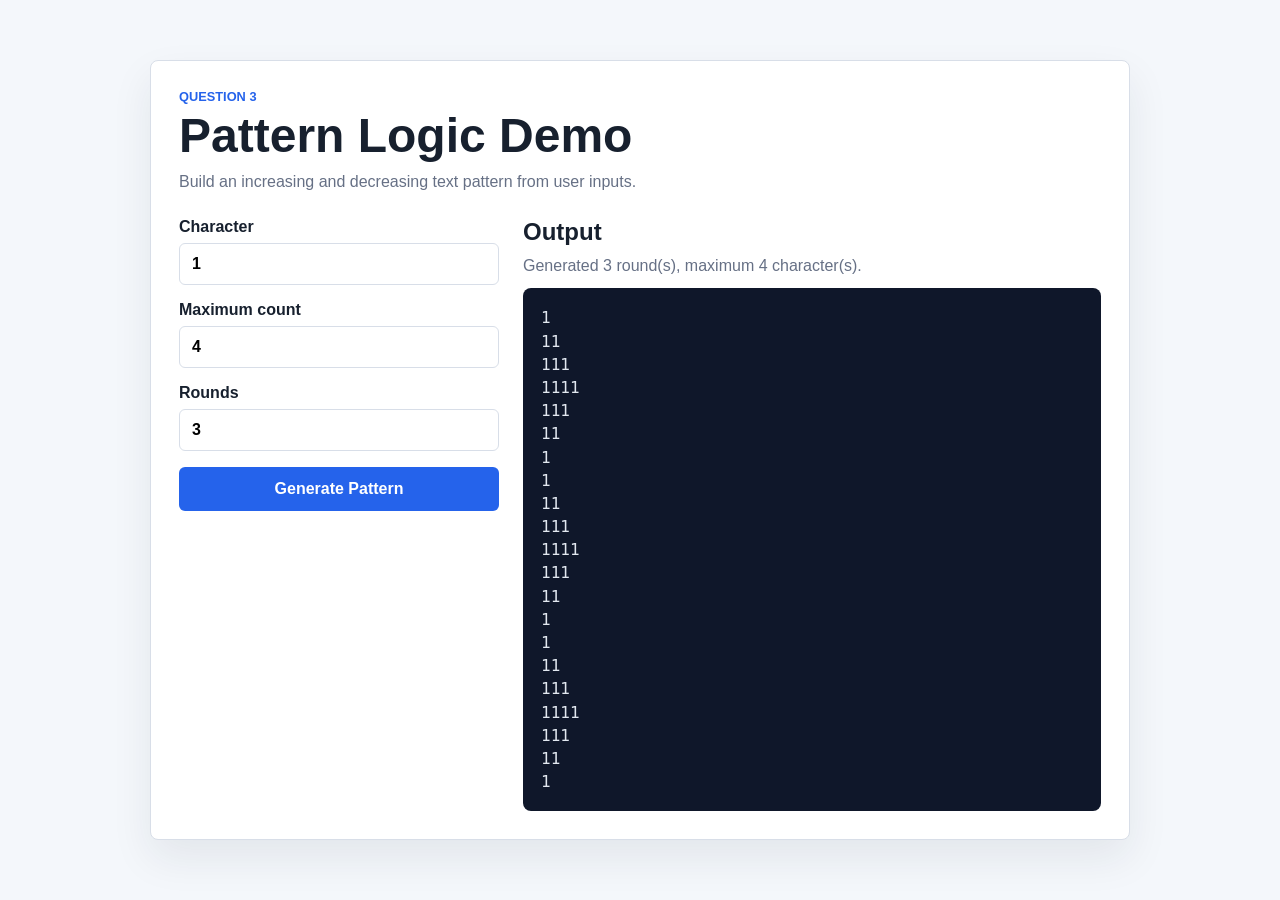
==== pattern-demo/index.html @ a42f6ece "Add pattern logic demo" ====
<!doctype html>
<html lang="en">
  <head>
    <meta charset="utf-8">
    <meta name="viewport" content="width=device-width, initial-scale=1">
    <title>Pattern Logic Demo</title>
    <link rel="stylesheet" href="styles.css">
  </head>
  <body>
    <main class="shell">
      <section class="panel">
        <header>
          <p class="eyebrow">Question 3</p>
          <h1>Pattern Logic Demo</h1>
          <p class="intro">
            Build an increasing and decreasing text pattern from user inputs.
          </p>
        </header>

        <div class="workspace">
          <form id="pattern-form" class="controls">
            <label>
              Character
              <input name="character" type="text" value="1" maxlength="4">
            </label>

            <label>
              Maximum count
              <input name="maxCount" type="number" value="4" min="1">
            </label>

            <label>
              Rounds
              <input name="rounds" type="number" value="3" min="1">
            </label>

            <button type="submit">Generate Pattern</button>
          </form>

          <section class="result" aria-live="polite">
            <div class="result-header">
              <h2>Output</h2>
              <p id="message"></p>
            </div>
            <pre id="pattern-output"></pre>
          </section>
        </div>
      </section>
    </main>

    <script src="pattern.js"></script>
    <script src="app.js"></script>
  </body>
</html>
---- pattern-demo/styles.css ----
:root {
  color-scheme: light;
  --bg: #f4f7fb;
  --surface: #ffffff;
  --text: #17202e;
  --muted: #667085;
  --border: #d8dee8;
  --primary: #2563eb;
  --primary-dark: #1d4ed8;
  --code-bg: #0f172a;
  --code-text: #e2e8f0;
  font-family: "Segoe UI", Arial, sans-serif;
}

* {
  box-sizing: border-box;
}

body {
  margin: 0;
  min-height: 100vh;
  background: var(--bg);
  color: var(--text);
}

.shell {
  min-height: 100vh;
  display: grid;
  place-items: center;
  padding: 32px 16px;
}

.panel {
  width: min(980px, 100%);
  padding: 28px;
  border: 1px solid var(--border);
  border-radius: 8px;
  background: var(--surface);
  box-shadow: 0 18px 42px rgba(23, 32, 46, 0.08);
}

header {
  margin-bottom: 24px;
}

.eyebrow {
  margin: 0 0 6px;
  color: var(--primary);
  font-size: 0.8rem;
  font-weight: 800;
  letter-spacing: 0;
  text-transform: uppercase;
}

h1,
h2,
p {
  margin: 0;
}

h1 {
  font-size: clamp(2rem, 4vw, 3rem);
  line-height: 1.1;
}

.intro,
#message {
  margin-top: 8px;
  color: var(--muted);
  line-height: 1.5;
}

.workspace {
  display: grid;
  grid-template-columns: 320px minmax(0, 1fr);
  gap: 24px;
}

.controls {
  display: grid;
  align-content: start;
  gap: 16px;
}

label {
  display: grid;
  gap: 7px;
  color: var(--text);
  font-weight: 700;
}

input {
  min-height: 42px;
  width: 100%;
  padding: 0 12px;
  border: 1px solid var(--border);
  border-radius: 6px;
  font: inherit;
}

input:focus {
  outline: 3px solid rgba(37, 99, 235, 0.16);
  border-color: var(--primary);
}

button {
  min-height: 44px;
  border: 0;
  border-radius: 6px;
  background: var(--primary);
  color: #fff;
  cursor: pointer;
  font: inherit;
  font-weight: 800;
}

button:hover {
  background: var(--primary-dark);
}

.result {
  min-width: 0;
}

.result-header {
  margin-bottom: 10px;
}

pre {
  min-height: 360px;
  margin: 0;
  padding: 18px;
  border-radius: 8px;
  background: var(--code-bg);
  color: var(--code-text);
  font-size: 1rem;
  line-height: 1.45;
  overflow: auto;
}

@media (max-width: 760px) {
  .panel {
    padding: 22px;
  }

  .workspace {
    grid-template-columns: 1fr;
  }

  pre {
    min-height: 260px;
  }
}
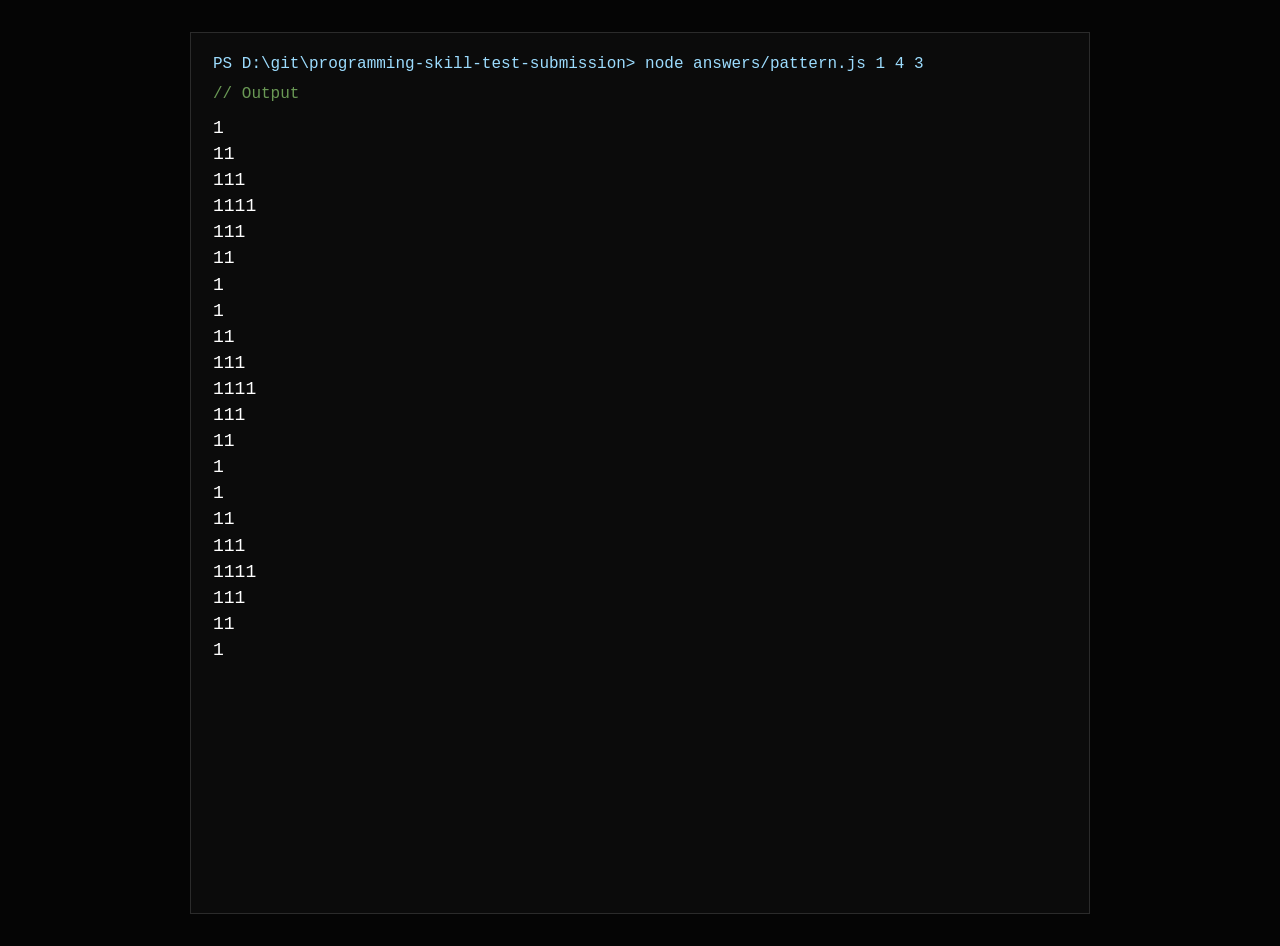
==== commit 7b36b1e0: "Simplify pattern demo to console output" ====
--- a/pattern-demo/index.html
+++ b/pattern-demo/index.html
@@ -3,52 +3,64 @@
   <head>
     <meta charset="utf-8">
     <meta name="viewport" content="width=device-width, initial-scale=1">
-    <title>Pattern Logic Demo</title>
-    <link rel="stylesheet" href="styles.css">
+    <title>Pattern Console Output</title>
+    <style>
+      :root {
+        color-scheme: dark;
+        font-family: Consolas, "Courier New", monospace;
+      }
+
+      body {
+        margin: 0;
+        min-height: 100vh;
+        background: #050505;
+        color: #f2f2f2;
+      }
+
+      main {
+        width: min(900px, calc(100% - 32px));
+        margin: 0 auto;
+        padding: 32px 0;
+      }
+
+      .terminal {
+        min-height: calc(100vh - 64px);
+        padding: 22px;
+        border: 1px solid #2b2b2b;
+        background: #0b0b0b;
+      }
+
+      .line {
+        margin: 0 0 12px;
+        color: #9cdcfe;
+        white-space: pre-wrap;
+      }
+
+      pre {
+        margin: 0;
+        color: #ffffff;
+        font-size: 18px;
+        line-height: 1.45;
+        white-space: pre-wrap;
+      }
+
+      .comment {
+        color: #6a9955;
+      }
+    </style>
   </head>
   <body>
-    <main class="shell">
-      <section class="panel">
-        <header>
-          <p class="eyebrow">Question 3</p>
-          <h1>Pattern Logic Demo</h1>
-          <p class="intro">
-            Build an increasing and decreasing text pattern from user inputs.
-          </p>
-        </header>
-
-        <div class="workspace">
-          <form id="pattern-form" class="controls">
-            <label>
-              Character
-              <input name="character" type="text" value="1" maxlength="4">
-            </label>
-
-            <label>
-              Maximum count
-              <input name="maxCount" type="number" value="4" min="1">
-            </label>
-
-            <label>
-              Rounds
-              <input name="rounds" type="number" value="3" min="1">
-            </label>
-
-            <button type="submit">Generate Pattern</button>
-          </form>
-
-          <section class="result" aria-live="polite">
-            <div class="result-header">
-              <h2>Output</h2>
-              <p id="message"></p>
-            </div>
-            <pre id="pattern-output"></pre>
-          </section>
-        </div>
+    <main>
+      <section class="terminal" aria-label="Console output">
+        <p class="line">PS D:\git\programming-skill-test-submission&gt; node answers/pattern.js 1 4 3</p>
+        <p class="line comment">// Output</p>
+        <pre id="output"></pre>
       </section>
     </main>
 
     <script src="pattern.js"></script>
-    <script src="app.js"></script>
+    <script>
+      document.querySelector("#output").textContent = buildPattern("1", 4, 3).join("\n");
+    </script>
   </body>
 </html>
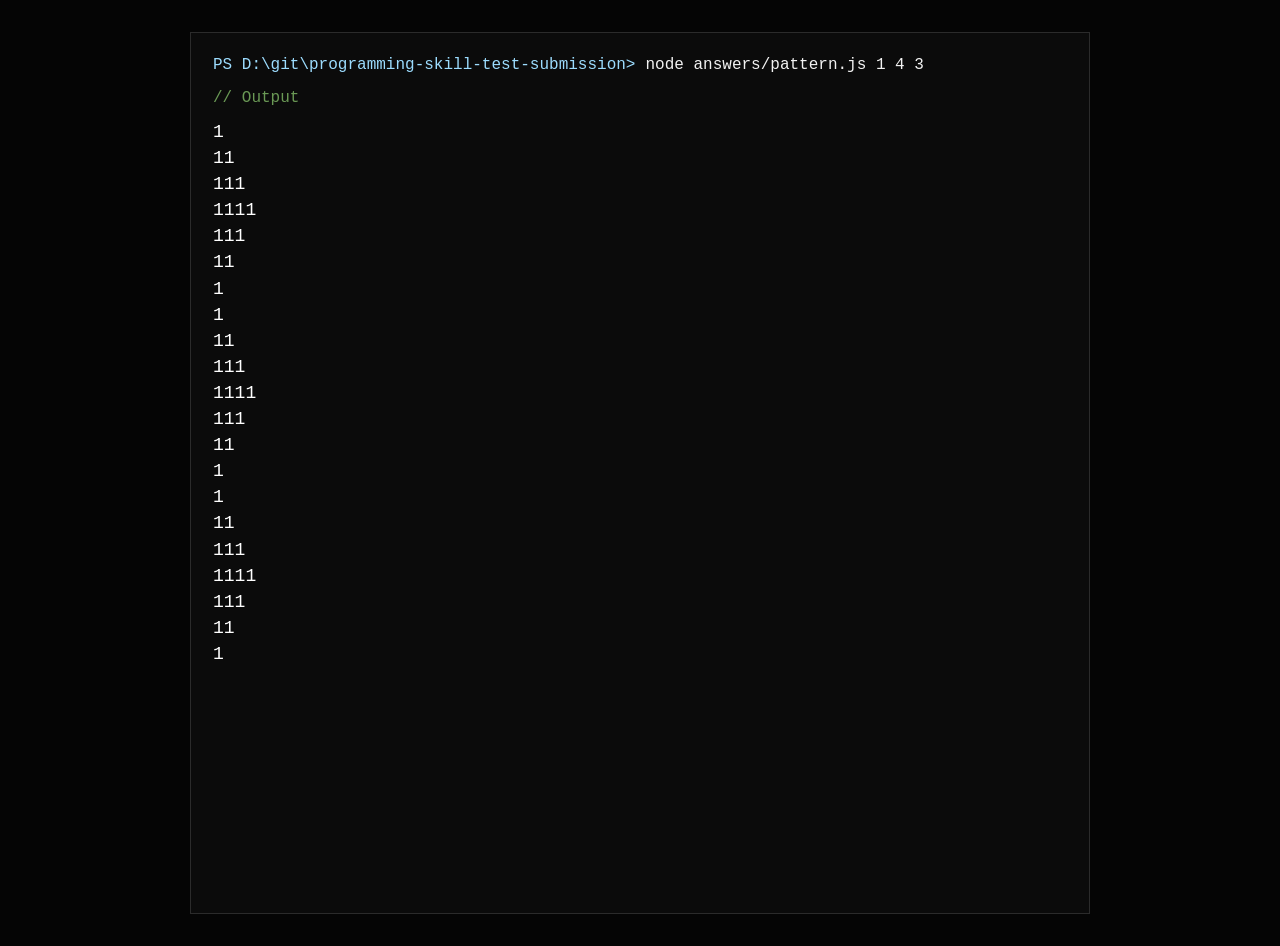
==== commit 40f6c3de: "Allow command input in pattern console" ====
--- a/pattern-demo/index.html
+++ b/pattern-demo/index.html
@@ -36,6 +36,27 @@
         white-space: pre-wrap;
       }
 
+      form {
+        display: flex;
+        align-items: center;
+        gap: 8px;
+        margin-bottom: 14px;
+      }
+
+      label {
+        color: #9cdcfe;
+      }
+
+      input {
+        flex: 1;
+        min-width: 0;
+        border: 0;
+        outline: 0;
+        background: transparent;
+        color: #f2f2f2;
+        font: inherit;
+      }
+
       pre {
         margin: 0;
         color: #ffffff;
@@ -52,7 +73,10 @@
   <body>
     <main>
       <section class="terminal" aria-label="Console output">
-        <p class="line">PS D:\git\programming-skill-test-submission&gt; node answers/pattern.js 1 4 3</p>
+        <form id="command-form">
+          <label for="command">PS D:\git\programming-skill-test-submission&gt;</label>
+          <input id="command" name="command" value="node answers/pattern.js 1 4 3" autocomplete="off">
+        </form>
         <p class="line comment">// Output</p>
         <pre id="output"></pre>
       </section>
@@ -60,7 +84,30 @@
 
     <script src="pattern.js"></script>
     <script>
-      document.querySelector("#output").textContent = buildPattern("1", 4, 3).join("\n");
+      const form = document.querySelector("#command-form");
+      const command = document.querySelector("#command");
+      const output = document.querySelector("#output");
+
+      function runCommand() {
+        const parts = command.value.trim().split(/\s+/);
+        const character = parts[2] || "1";
+        const maxCount = parsePositiveInteger(parts[3], 4, "maxCount");
+        const rounds = parsePositiveInteger(parts[4], 3, "rounds");
+
+        output.textContent = buildPattern(character, maxCount, rounds).join("\n");
+      }
+
+      form.addEventListener("submit", (event) => {
+        event.preventDefault();
+
+        try {
+          runCommand();
+        } catch (error) {
+          output.textContent = error.message;
+        }
+      });
+
+      runCommand();
     </script>
   </body>
 </html>
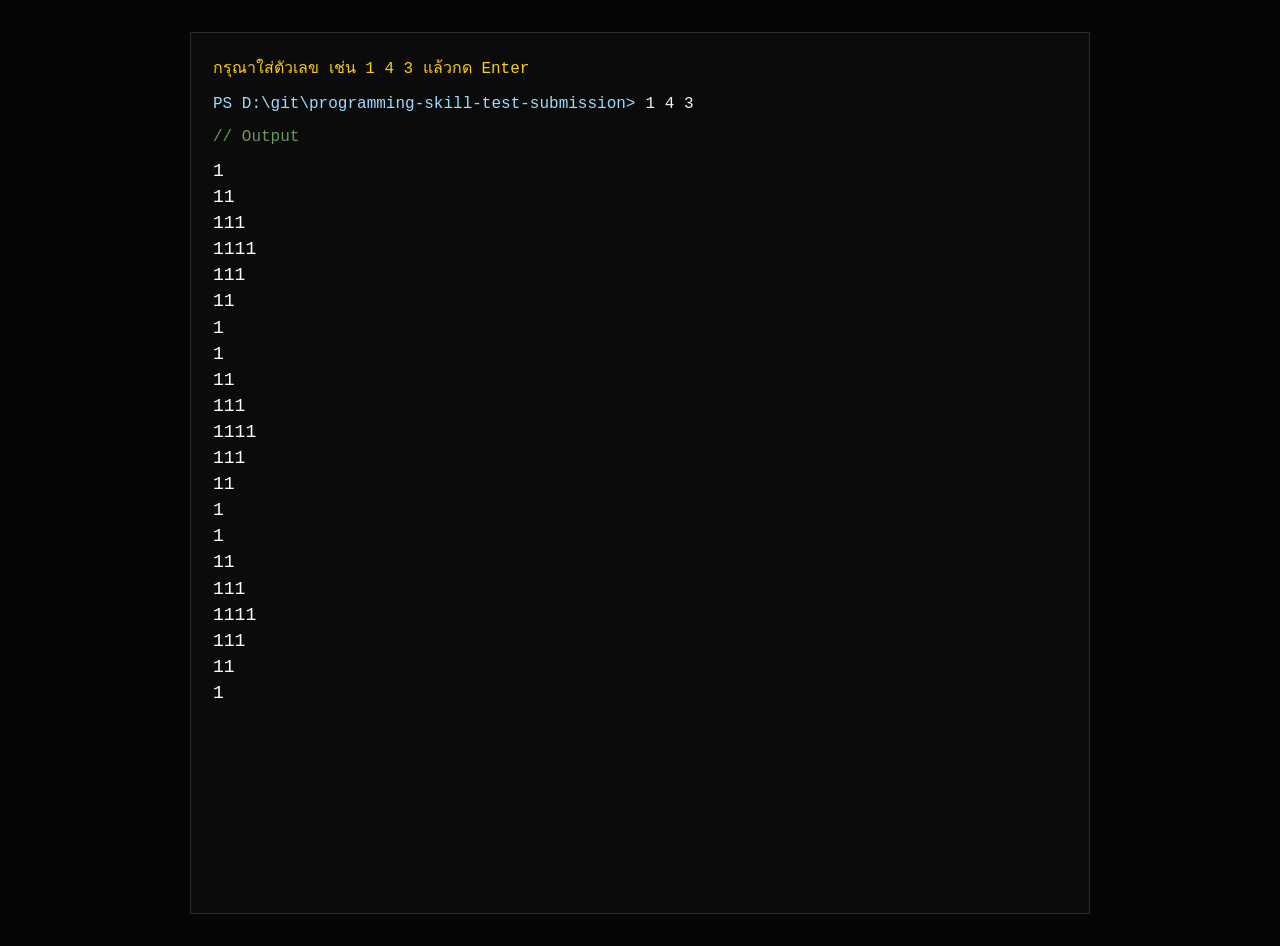
==== commit 640b7523: "Update pattern console input hint" ====
--- a/pattern-demo/index.html
+++ b/pattern-demo/index.html
@@ -33,6 +33,12 @@
       .line {
         margin: 0 0 12px;
         color: #9cdcfe;
+        white-space: pre-wrap;
+      }
+
+      .hint {
+        margin: 0 0 14px;
+        color: #facc15;
         white-space: pre-wrap;
       }
 
@@ -73,9 +79,10 @@
   <body>
     <main>
       <section class="terminal" aria-label="Console output">
+        <p class="hint">กรุณาใส่ตัวเลข เช่น 1 4 3 แล้วกด Enter</p>
         <form id="command-form">
           <label for="command">PS D:\git\programming-skill-test-submission&gt;</label>
-          <input id="command" name="command" value="node answers/pattern.js 1 4 3" autocomplete="off">
+          <input id="command" name="command" value="1 4 3" autocomplete="off" aria-label="กรุณาใส่ตัวเลข">
         </form>
         <p class="line comment">// Output</p>
         <pre id="output"></pre>
@@ -90,9 +97,9 @@
 
       function runCommand() {
         const parts = command.value.trim().split(/\s+/);
-        const character = parts[2] || "1";
-        const maxCount = parsePositiveInteger(parts[3], 4, "maxCount");
-        const rounds = parsePositiveInteger(parts[4], 3, "rounds");
+        const character = parts[0] || "1";
+        const maxCount = parsePositiveInteger(parts[1], 4, "maxCount");
+        const rounds = parsePositiveInteger(parts[2], 3, "rounds");
 
         output.textContent = buildPattern(character, maxCount, rounds).join("\n");
       }
